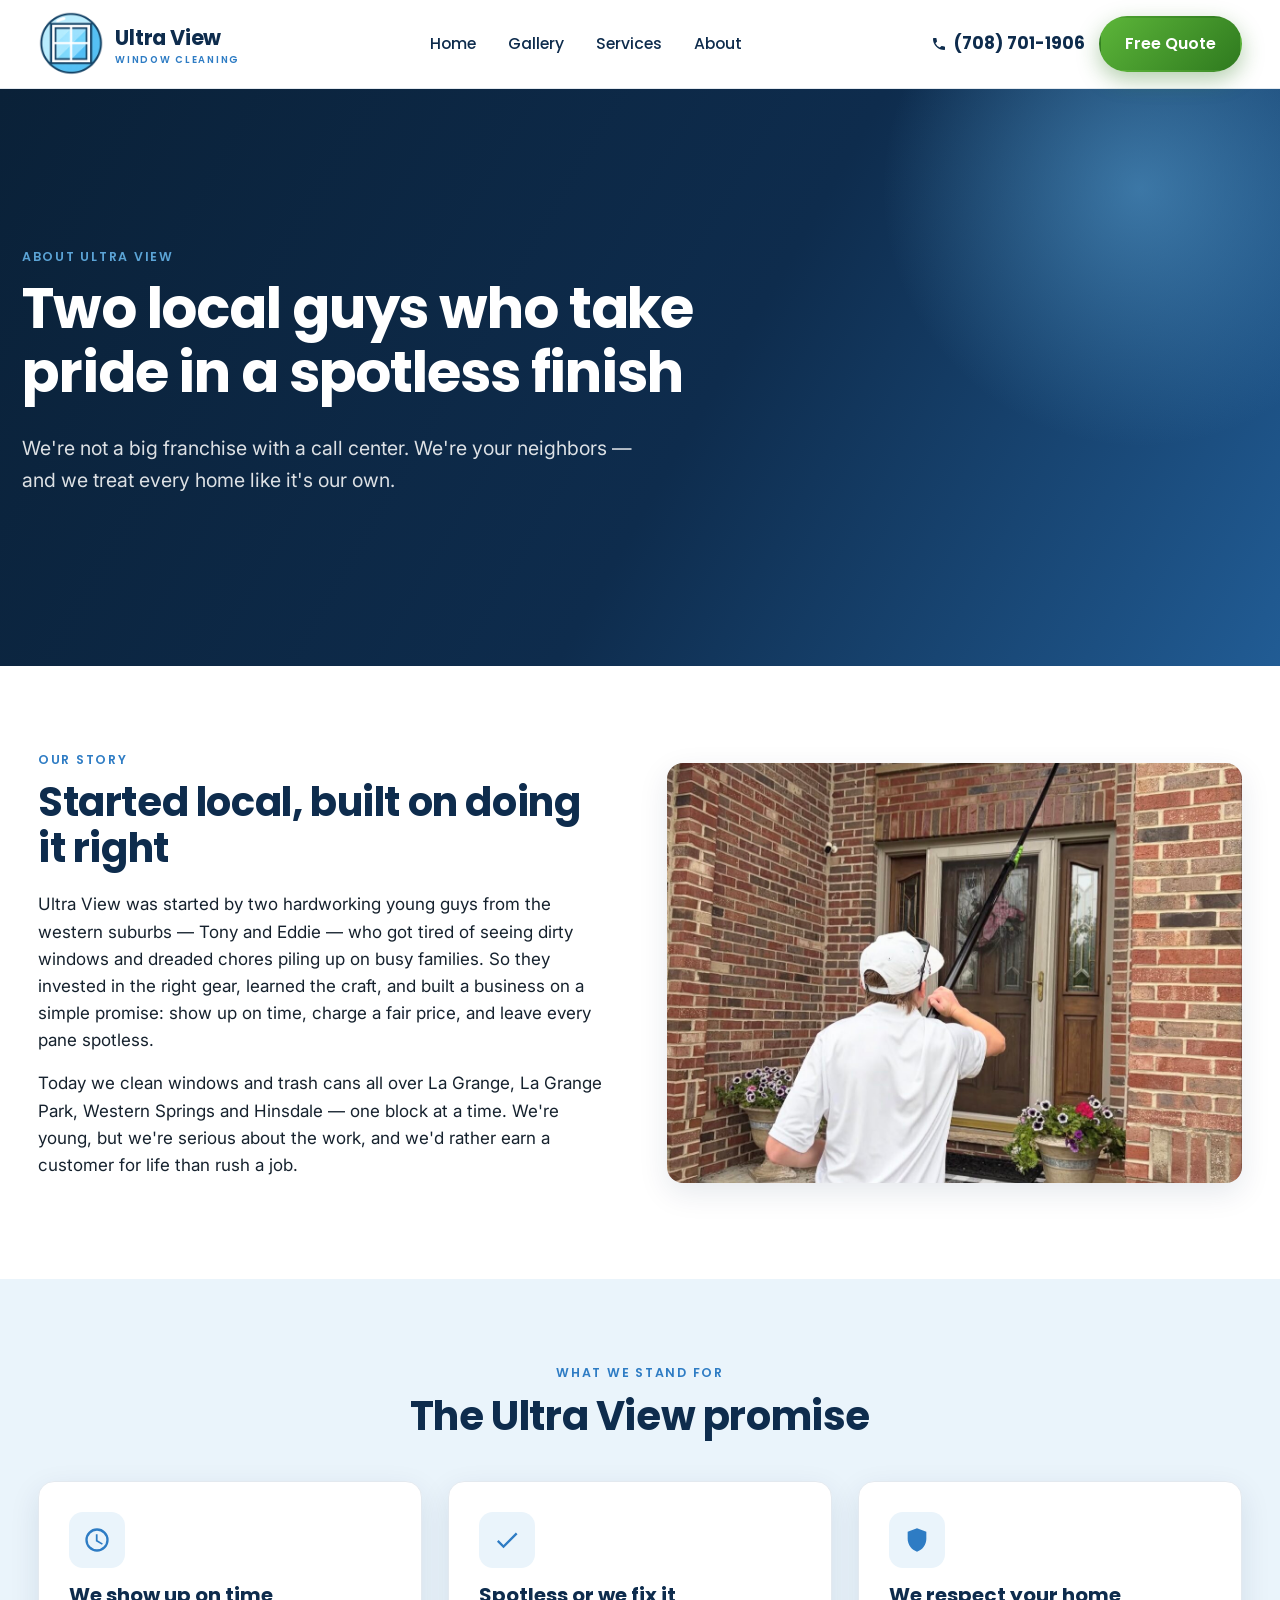
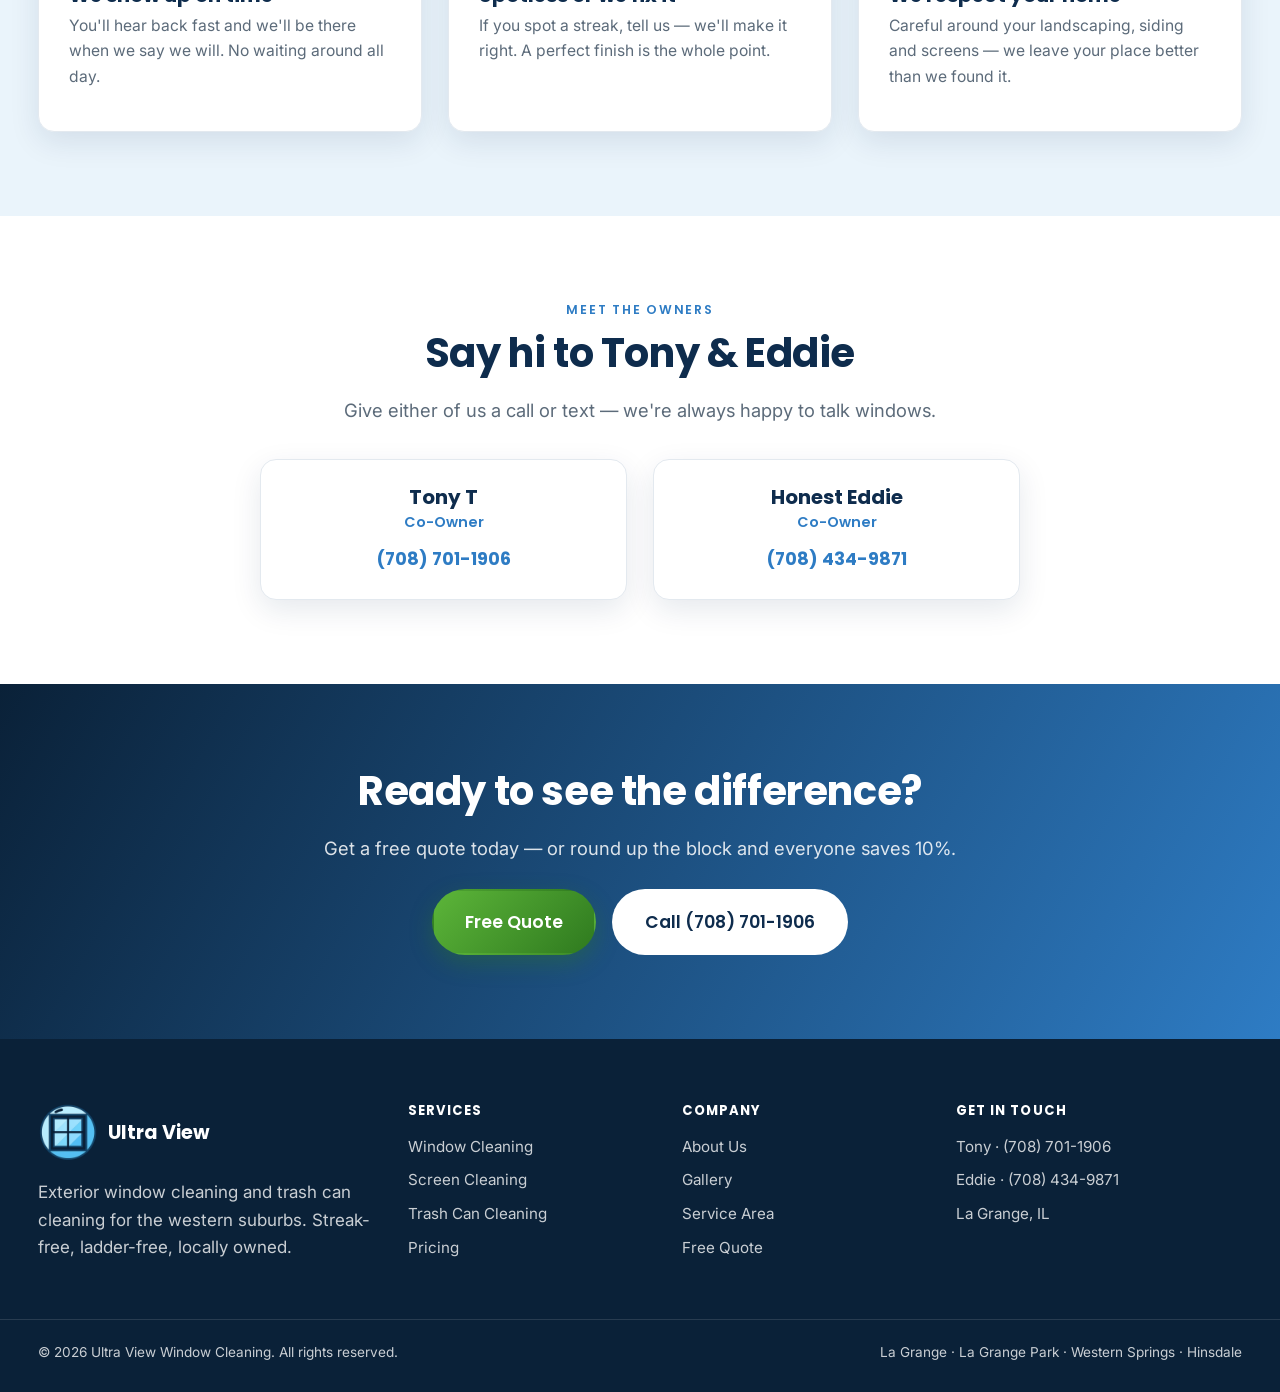
==== about.html @ beaca96c "Add files via upload" ====
<!DOCTYPE html>
<html lang="en">
<head>
<meta charset="UTF-8">
<meta name="viewport" content="width=device-width, initial-scale=1.0">
<title>About Ultra View | Local Window Cleaners, La Grange IL</title>
<meta name="description" content="Meet Ultra View — two local guys offering streak-free window cleaning &amp; trash can cleaning in La Grange, Western Springs &amp; Hinsdale, IL. Honest, careful work.">
<meta name="keywords" content="about Ultra View, local window cleaners La Grange, Hinsdale window cleaning company, Tony and Eddie window cleaning">
<link rel="canonical" href="https://ultraview.today/about.html">
<meta name="robots" content="index, follow">
<meta property="og:type" content="website">
<meta property="og:title" content="About Ultra View | Local Window Cleaners, IL">
<meta property="og:description" content="Two local guys offering streak-free window cleaning and trash can cleaning in the western suburbs.">
<meta property="og:url" content="https://ultraview.today/about.html">
<meta property="og:image" content="https://ultraview.today/action4.jpg">
<link rel="icon" href="logo.png">
<link rel="preconnect" href="https://fonts.googleapis.com">
<link rel="preconnect" href="https://fonts.gstatic.com" crossorigin>
<link href="https://fonts.googleapis.com/css2?family=Inter:wght@400;500;600;700&family=Poppins:wght@500;600;700;800&display=swap" rel="stylesheet">
<link rel="stylesheet" href="style.css">
<script type="application/ld+json">
{
  "@context":"https://schema.org","@type":"AboutPage",
  "mainEntity":{"@type":"HomeAndConstructionBusiness","name":"Ultra View Window Cleaning","telephone":"+1-708-701-1906","url":"https://ultraview.today/","areaServed":["La Grange, IL","La Grange Park, IL","Western Springs, IL","Hinsdale, IL"]}
}
</script>
</head>
<body>

<header class="site-header">
  <div class="wrap nav">
    <a class="brand" href="index.html"><img src="logo.png" alt="Ultra View Window Cleaning logo"><span>Ultra View<small>Window Cleaning</small></span></a>
    <ul class="nav-links">
      <li><a href="index.html">Home</a></li>
      <li><a href="gallery.html">Gallery</a></li>
      <li><a href="services.html">Services</a></li>
      <li><a href="about.html">About</a></li>
    </ul>
    <div class="nav-cta">
      <a class="nav-phone" href="tel:17087011906"><svg width="16" height="16" viewBox="0 0 24 24" fill="currentColor"><path d="M6.6 10.8a15.1 15.1 0 0 0 6.6 6.6l2.2-2.2c.3-.3.7-.4 1-.2 1.2.4 2.4.6 3.6.6.6 0 1 .4 1 1V20c0 .6-.4 1-1 1A17 17 0 0 1 3 4c0-.6.4-1 1-1h3.4c.6 0 1 .4 1 1 0 1.2.2 2.4.6 3.6.1.4 0 .8-.3 1l-2.1 2.2z"/></svg>(708) 701-1906</a>
      <a class="btn btn-green" href="index.html#contact">Free Quote</a>
    </div>
    <button class="nav-toggle" aria-label="Menu"><span></span><span></span><span></span></button>
  </div>
</header>

<!-- Hero -->
<section class="hero">
  <div class="hero-glow"></div>
  <div class="wrap" style="padding:74px 22px 70px;position:relative;z-index:1">
    <p class="eyebrow" style="color:var(--blue-light)">About Ultra View</p>
    <h1 style="color:#fff;max-width:780px">Two local guys who take pride in a spotless finish</h1>
    <p class="lead" style="color:rgba(255,255,255,.86);max-width:640px">We're not a big franchise with a call center. We're your neighbors — and we treat every home like it's our own.</p>
  </div>
</section>

<!-- Story -->
<section>
  <div class="wrap feature">
    <div class="feature-text">
      <p class="eyebrow">Our Story</p>
      <h2>Started local, built on doing it right</h2>
      <p>Ultra View was started by two hardworking young guys from the western suburbs — Tony and Eddie — who got tired of seeing dirty windows and dreaded chores piling up on busy families. So they invested in the right gear, learned the craft, and built a business on a simple promise: show up on time, charge a fair price, and leave every pane spotless.</p>
      <p>Today we clean windows and trash cans all over La Grange, La Grange Park, Western Springs and Hinsdale — one block at a time. We're young, but we're serious about the work, and we'd rather earn a customer for life than rush a job.</p>
    </div>
    <img src="action4.jpg" alt="Ultra View cleaning windows on a brick home in the western suburbs">
  </div>
</section>

<!-- Values -->
<section class="alt">
  <div class="wrap center"><p class="eyebrow">What we stand for</p><h2>The Ultra View promise</h2></div>
  <div class="wrap grid grid-3" style="margin-top:42px">
    <div class="card svc-card">
      <div class="ico"><svg width="28" height="28" viewBox="0 0 24 24" fill="currentColor"><path d="M11.99 2A10 10 0 1 0 22 12 10 10 0 0 0 11.99 2zM12 20a8 8 0 1 1 8-8 8 8 0 0 1-8 8zm.5-13H11v6l5.25 3.15.75-1.23-4.5-2.67z"/></svg></div>
      <h3>We show up on time</h3>
      <p>You'll hear back fast and we'll be there when we say we will. No waiting around all day.</p>
    </div>
    <div class="card svc-card">
      <div class="ico"><svg width="28" height="28" viewBox="0 0 24 24" fill="currentColor"><path d="M9 16.2 4.8 12l-1.4 1.4L9 19 21 7l-1.4-1.4z"/></svg></div>
      <h3>Spotless or we fix it</h3>
      <p>If you spot a streak, tell us — we'll make it right. A perfect finish is the whole point.</p>
    </div>
    <div class="card svc-card">
      <div class="ico"><svg width="28" height="28" viewBox="0 0 24 24" fill="currentColor"><path d="M12 2 4 5v6c0 5 3.4 9.7 8 11 4.6-1.3 8-6 8-11V5z"/></svg></div>
      <h3>We respect your home</h3>
      <p>Careful around your landscaping, siding and screens — we leave your place better than we found it.</p>
    </div>
  </div>
</section>

<!-- Owners -->
<section>
  <div class="wrap center">
    <p class="eyebrow">Meet the owners</p>
    <h2>Say hi to Tony &amp; Eddie</h2>
    <p class="lead">Give either of us a call or text — we're always happy to talk windows.</p>
    <div class="owners">
      <div class="owner">
        <h3>Tony T</h3>
        <p class="role">Co-Owner</p>
        <a href="tel:17087011906">(708) 701-1906</a>
      </div>
      <div class="owner">
        <h3>Honest Eddie</h3>
        <p class="role">Co-Owner</p>
        <!-- TODO: confirm Eddie's full number (last digit) before launch -->
        <a href="tel:17084349871">(708) 434-9871</a>
      </div>
    </div>
  </div>
</section>

<!-- CTA -->
<section class="cta-band">
  <div class="wrap center">
    <h2>Ready to see the difference?</h2>
    <p class="lead">Get a free quote today — or round up the block and everyone saves 10%.</p>
    <div class="hero-actions" style="justify-content:center"><a class="btn btn-green btn-lg" href="index.html#contact">Free Quote</a><a class="btn btn-white btn-lg" href="tel:17087011906">Call (708) 701-1906</a></div>
  </div>
</section>

<footer class="site-footer">
  <div class="wrap footer-grid">
    <div><div class="footer-brand"><img src="logo.png" alt="Ultra View logo"><b>Ultra View</b></div><p>Exterior window cleaning and trash can cleaning for the western suburbs. Streak-free, ladder-free, locally owned.</p></div>
    <div><h4>Services</h4><ul class="footer-list"><li><a href="services.html">Window Cleaning</a></li><li><a href="services.html">Screen Cleaning</a></li><li><a href="services.html">Trash Can Cleaning</a></li><li><a href="index.html#pricing">Pricing</a></li></ul></div>
    <div><h4>Company</h4><ul class="footer-list"><li><a href="about.html">About Us</a></li><li><a href="gallery.html">Gallery</a></li><li><a href="index.html#area">Service Area</a></li><li><a href="index.html#contact">Free Quote</a></li></ul></div>
    <div><h4>Get in touch</h4><ul class="footer-list"><li><a href="tel:17087011906">Tony &middot; (708) 701-1906</a></li><li><a href="tel:17084349871">Eddie &middot; (708) 434-9871</a></li><li>La Grange, IL</li></ul></div>
  </div>
  <div class="wrap footer-bottom"><span>&copy; <span id="year">2026</span> Ultra View Window Cleaning. All rights reserved.</span><span>La Grange &middot; La Grange Park &middot; Western Springs &middot; Hinsdale</span></div>
</footer>

<div class="mobile-bar"><a class="btn btn-navy" href="tel:17087011906">Call</a><a class="btn btn-green" href="index.html#contact">Free Quote</a></div>
<script src="main.js"></script>
</body>
</html>
---- style.css ----
/* =========================================================
   Ultra View Window Cleaning — shared stylesheet
   Brand: navy + sky blue + white, green CTA accent
   ========================================================= */

:root{
  --navy:#0e2c4d;
  --navy-deep:#0a2138;
  --blue:#2e7cc4;
  --blue-light:#5ba4d6;
  --sky-1:#eaf4fb;
  --sky-2:#cfe6f5;
  --green:#46962b;
  --green-dark:#327a1f;
  --green-grad:linear-gradient(135deg,#5cb539 0%,#2f7a1f 100%);
  --green-grad-hover:linear-gradient(135deg,#52a832 0%,#266a19 100%);
  --ink:#16222e;
  --muted:#5c6b7a;
  --line:#e3e9ef;
  --white:#ffffff;
  --shadow:0 10px 30px rgba(14,44,77,.10);
  --shadow-lg:0 24px 60px rgba(14,44,77,.18);
  --radius:16px;
  --radius-sm:10px;
  --wrap:1540px;
  --font:'Inter',-apple-system,BlinkMacSystemFont,'Segoe UI',Roboto,Helvetica,Arial,sans-serif;
  --display:'Poppins',var(--font);
}

*{box-sizing:border-box}
html{scroll-behavior:smooth}
body{
  margin:0;font-family:var(--font);color:var(--ink);
  background:var(--white);line-height:1.6;font-size:17px;
  -webkit-font-smoothing:antialiased;
}
img{max-width:100%;display:block}
a{color:var(--blue);text-decoration:none}
h1,h2,h3,h4{font-family:var(--display);color:var(--navy);line-height:1.15;margin:0 0 .5em;font-weight:700}
h1{font-size:clamp(2.1rem,5vw,3.5rem);letter-spacing:-.02em}
h2{font-size:clamp(1.7rem,3.5vw,2.5rem);letter-spacing:-.01em}
h3{font-size:1.25rem}
p{margin:0 0 1rem}
.wrap{max-width:var(--wrap);margin:0 auto;padding:0 38px}
/* Centered content blocks stay readable even on the wide layout */
.center .lead,.center > p{margin-left:auto;margin-right:auto}
section{padding:84px 0}
.eyebrow{font-family:var(--display);text-transform:uppercase;letter-spacing:.14em;
  font-size:.78rem;font-weight:600;color:var(--blue);margin-bottom:.6rem}
.center{text-align:center}
.lead{font-size:1.15rem;color:var(--muted);max-width:680px}
.center .lead{margin-left:auto;margin-right:auto}

/* ---------- Buttons ---------- */
.btn{display:inline-flex;align-items:center;gap:.5em;font-family:var(--display);
  font-weight:600;font-size:1rem;padding:.85em 1.5em;border-radius:999px;
  border:2px solid transparent;cursor:pointer;transition:.2s;white-space:nowrap}
.btn-green{background:var(--green-grad);color:#fff;box-shadow:0 8px 22px rgba(47,122,31,.36)}
.btn-green:hover{background:var(--green-grad-hover);transform:translateY(-2px);box-shadow:0 13px 28px rgba(47,122,31,.46)}
.btn-navy{background:var(--navy);color:#fff}
.btn-navy:hover{background:var(--navy-deep);transform:translateY(-2px)}
.btn-ghost{background:transparent;color:var(--navy);border-color:rgba(14,44,77,.22)}
.btn-ghost:hover{border-color:var(--navy);background:var(--sky-1)}
.btn-white{background:#fff;color:var(--navy)}
.btn-white:hover{transform:translateY(-2px);box-shadow:var(--shadow)}
.btn-lg{font-size:1.08rem;padding:1em 1.8em}

/* ---------- Header ---------- */
.site-header{position:sticky;top:0;z-index:50;background:rgba(255,255,255,.92);
  backdrop-filter:saturate(180%) blur(10px);border-bottom:1px solid var(--line)}
.nav{display:flex;align-items:center;justify-content:space-between;height:88px}
.brand{display:flex;align-items:center;gap:.7rem;font-family:var(--display);
  font-weight:700;font-size:1.3rem;color:var(--navy);letter-spacing:-.01em}
.brand img{width:66px;height:66px;object-fit:contain}
.brand span small{display:block;font-size:.6rem;letter-spacing:.18em;
  text-transform:uppercase;color:var(--blue);font-weight:600;margin-top:-2px}
.nav-links{display:flex;align-items:center;gap:2rem;list-style:none;margin:0;padding:0}
.nav-links a{font-family:var(--display);font-weight:500;color:var(--navy);font-size:.98rem}
.nav-links a:hover{color:var(--blue)}
.nav-cta{display:flex;align-items:center;gap:.9rem}
.nav-phone{font-family:var(--display);font-weight:700;color:var(--navy);
  display:inline-flex;align-items:center;gap:.4rem}
.nav-toggle{display:none;background:none;border:0;cursor:pointer;padding:8px}
.nav-toggle span{display:block;width:26px;height:2.5px;background:var(--navy);margin:5px 0;border-radius:2px;transition:.2s}

/* ---------- Hero ---------- */
.hero{position:relative;color:#fff;overflow:hidden;
  background:linear-gradient(120deg,var(--navy-deep) 0%,var(--navy) 55%,var(--blue) 130%)}
.hero-grid{display:grid;grid-template-columns:1.05fr .95fr;gap:48px;align-items:center;
  padding:90px 0 96px}

/* Full-bleed photo hero (home) */
.hero--photo{padding:0;background-size:cover;background-position:center 28%;background-repeat:no-repeat}
.hero--photo::after{content:"";position:absolute;inset:0;z-index:0;
  background:linear-gradient(110deg,rgba(7,19,34,.90) 0%,rgba(8,24,44,.74) 46%,rgba(10,40,70,.55) 100%)}
/* size the hero to one screen and vertically center the content */
.hero--photo .wrap{position:relative;z-index:1;min-height:calc(100vh - 88px);
  display:flex;align-items:center}
.hero-inner{padding:26px 0;max-width:720px;margin:0}
.hero--photo h1{margin-bottom:.34em}
.hero--photo .lead{margin-bottom:0}
@media(max-width:680px){
  .hero--photo .wrap{min-height:calc(100svh - 152px)}
  .hero-inner{padding:16px 0}
}
.hero h1{color:#fff}
.hero .lead{color:rgba(255,255,255,.86);font-size:1.22rem;max-width:540px}
.hero-points{list-style:none;padding:0;margin:1.1rem 0 1.6rem;display:grid;gap:.5rem}
.hero-points li{display:flex;align-items:center;gap:.6rem;color:rgba(255,255,255,.92);font-weight:500}
.hero-points li svg{flex:0 0 auto}
.hero-actions{display:flex;gap:1rem;flex-wrap:wrap}
.hero-media{position:relative}
.hero-media img{border-radius:22px;box-shadow:var(--shadow-lg);width:100%;
  height:480px;object-fit:cover}
.hero-badge{position:absolute;left:-18px;bottom:26px;background:#fff;color:var(--navy);
  border-radius:16px;padding:14px 20px;box-shadow:var(--shadow-lg);font-family:var(--display)}
.hero-badge b{display:block;font-size:1.6rem;color:var(--green-dark);line-height:1}
.hero-badge small{font-size:.78rem;color:var(--muted);font-weight:600;text-transform:uppercase;letter-spacing:.08em}
.hero-glow{position:absolute;width:520px;height:520px;border-radius:50%;
  background:radial-gradient(circle,rgba(91,164,214,.55),transparent 70%);
  top:-160px;right:-120px;pointer-events:none}

/* ---------- Trust bar ---------- */
.trust{background:var(--navy-deep);color:#fff;padding:0}
.trust-row{display:flex;flex-wrap:wrap;justify-content:center;gap:14px 38px;
  padding:20px 0;align-items:center}
.trust-row span{display:inline-flex;align-items:center;gap:.5rem;
  font-family:var(--display);font-weight:500;font-size:.96rem;color:rgba(255,255,255,.9)}
.trust-row svg{color:var(--blue-light)}

/* ---------- Cards / services ---------- */
.grid{display:grid;gap:26px}
.grid-2{grid-template-columns:repeat(2,1fr)}
.grid-3{grid-template-columns:repeat(3,1fr)}
.grid-4{grid-template-columns:repeat(4,1fr)}
.card{background:#fff;border:1px solid var(--line);border-radius:var(--radius);
  padding:30px;box-shadow:var(--shadow);transition:.25s}
.card:hover{transform:translateY(-4px);box-shadow:var(--shadow-lg)}
.svc-card .ico{width:56px;height:56px;border-radius:14px;display:grid;place-items:center;
  background:var(--sky-1);color:var(--blue);margin-bottom:16px}
.svc-card h3{margin-bottom:.4rem}
.svc-card p{color:var(--muted);margin-bottom:.8rem;font-size:.98rem}
.svc-card .price{font-family:var(--display);font-weight:700;color:var(--green-dark);font-size:1.05rem}
.alt{background:var(--sky-1)}

/* feature image rows */
.feature{display:grid;grid-template-columns:1fr 1fr;gap:54px;align-items:center}
.feature.rev .feature-text{order:2}
.feature img{border-radius:var(--radius);box-shadow:var(--shadow);width:100%;height:420px;object-fit:cover}
.feature ul{list-style:none;padding:0;margin:1.2rem 0 0}
.feature li{display:flex;gap:.7rem;align-items:flex-start;margin-bottom:.7rem;color:var(--ink)}
.feature li svg{flex:0 0 auto;color:var(--green);margin-top:4px}

/* ---------- Pricing ---------- */
.price-grid{display:grid;grid-template-columns:repeat(3,1fr);gap:24px}
.price-card{background:#fff;border:1px solid var(--line);border-radius:var(--radius);
  padding:32px 28px;text-align:center;box-shadow:var(--shadow);position:relative}
.price-card.feat{border:2px solid var(--green);box-shadow:var(--shadow-lg)}
.price-card .tag{position:absolute;top:-13px;left:50%;transform:translateX(-50%);
  background:var(--green);color:#fff;font-family:var(--display);font-weight:600;
  font-size:.74rem;letter-spacing:.06em;text-transform:uppercase;padding:5px 14px;border-radius:999px}
.price-card h3{margin-bottom:.2rem}
.price-card .amt{font-family:var(--display);font-weight:800;color:var(--navy);
  font-size:3rem;line-height:1;margin:.3rem 0}
.price-card .amt span{font-size:1rem;color:var(--muted);font-weight:600}
.price-card p{color:var(--muted);font-size:.95rem}

/* ---------- Steps ---------- */
.steps{display:grid;grid-template-columns:repeat(4,1fr);gap:24px;counter-reset:s}
.step{text-align:center}
.step .num{width:54px;height:54px;border-radius:50%;background:var(--navy);color:#fff;
  font-family:var(--display);font-weight:700;font-size:1.3rem;display:grid;place-items:center;
  margin:0 auto 14px}
.step h3{font-size:1.1rem}
.step p{color:var(--muted);font-size:.95rem}

/* ---------- Before / After slider ---------- */
.ba-grid{display:grid;grid-template-columns:repeat(2,1fr);gap:28px}
.ba{position:relative;border-radius:var(--radius);overflow:hidden;box-shadow:var(--shadow);
  aspect-ratio:4/3;user-select:none;cursor:ew-resize;background:#000}
.ba img{position:absolute;inset:0;width:100%;height:100%;object-fit:cover;pointer-events:none}
.ba .after{clip-path:inset(0 0 0 50%)}
.ba .divider{position:absolute;top:0;bottom:0;left:50%;width:3px;background:#fff;
  transform:translateX(-50%);box-shadow:0 0 0 1px rgba(0,0,0,.1)}
.ba .handle{position:absolute;top:50%;left:50%;transform:translate(-50%,-50%);
  width:42px;height:42px;border-radius:50%;background:#fff;display:grid;place-items:center;
  box-shadow:var(--shadow);color:var(--navy)}
.ba .lab{position:absolute;bottom:12px;font-family:var(--display);font-weight:600;
  font-size:.72rem;letter-spacing:.08em;text-transform:uppercase;color:#fff;
  background:rgba(14,33,56,.72);padding:5px 11px;border-radius:999px}
.ba .lab.b{left:12px}.ba .lab.a{right:12px}
.ba-cap{font-family:var(--display);font-weight:600;color:var(--navy);margin-top:12px;text-align:center}

/* ---------- Gallery ---------- */
.masonry{columns:3;column-gap:18px}
.masonry img{width:100%;border-radius:12px;margin-bottom:18px;box-shadow:var(--shadow);
  transition:.25s;break-inside:avoid}
.masonry img:hover{transform:scale(1.015);box-shadow:var(--shadow-lg)}

/* ---------- Deal banner ---------- */
.deal{background:linear-gradient(120deg,#4ea331 0%,#236416 100%);color:#fff;
  border-radius:var(--radius);padding:46px;display:flex;align-items:center;
  justify-content:space-between;gap:30px;flex-wrap:wrap;box-shadow:var(--shadow-lg)}
.deal h2{color:#fff;margin-bottom:.3rem}
.deal p{color:rgba(255,255,255,.92);margin:0;max-width:560px}

/* ---------- Area / towns ---------- */
.towns{display:flex;flex-wrap:wrap;gap:12px;justify-content:center;margin-top:6px}
.town{background:#fff;border:1px solid var(--line);border-radius:999px;padding:9px 20px;
  font-family:var(--display);font-weight:600;color:var(--navy);box-shadow:var(--shadow)}
.town.lead-town{background:var(--navy);color:#fff;border-color:var(--navy)}

/* ---------- About ---------- */
.owners{display:grid;grid-template-columns:repeat(2,1fr);gap:26px;max-width:760px;margin:34px auto 0}
.owner{background:#fff;border:1px solid var(--line);border-radius:var(--radius);
  padding:26px;text-align:center;box-shadow:var(--shadow)}
.owner h3{margin-bottom:.1rem}
.owner .role{color:var(--blue);font-weight:600;font-family:var(--display);font-size:.9rem;margin-bottom:.7rem}
.owner a{font-family:var(--display);font-weight:700;font-size:1.1rem}

/* ---------- Testimonials ---------- */
.quote{background:#fff;border:1px solid var(--line);border-radius:var(--radius);
  padding:28px;box-shadow:var(--shadow)}
.quote .stars{color:#f5a623;letter-spacing:2px;margin-bottom:.5rem}
.quote p{font-style:italic;color:var(--ink)}
.quote .who{font-family:var(--display);font-weight:600;color:var(--navy);font-style:normal;margin:0}

/* ---------- CTA + Contact ---------- */
.cta-band{background:linear-gradient(120deg,var(--navy-deep),var(--blue));color:#fff;text-align:center}
.cta-band h2{color:#fff}
.cta-band .lead{color:rgba(255,255,255,.85);margin:0 auto 1.6rem}
.contact-grid{display:grid;grid-template-columns:1fr 1fr;gap:46px;align-items:start}
.contact-info .ci{display:flex;gap:1rem;align-items:flex-start;margin-bottom:1.4rem}
.contact-info .ci .ico{width:46px;height:46px;border-radius:12px;background:var(--sky-1);
  color:var(--blue);display:grid;place-items:center;flex:0 0 auto}
.contact-info .ci b{font-family:var(--display);color:var(--navy);display:block}
.contact-info .ci span{color:var(--muted);font-size:.95rem}
.form{background:#fff;border:1px solid var(--line);border-radius:var(--radius);
  padding:32px;box-shadow:var(--shadow)}
.form label{font-family:var(--display);font-weight:600;color:var(--navy);
  font-size:.88rem;display:block;margin-bottom:.3rem}
.field{margin-bottom:1.1rem}
.form input,.form select,.form textarea{width:100%;padding:.8em 1em;border:1.5px solid var(--line);
  border-radius:var(--radius-sm);font-family:var(--font);font-size:1rem;background:var(--sky-1);
  transition:.2s}
.form input:focus,.form select:focus,.form textarea:focus{outline:none;border-color:var(--blue);background:#fff}
.form textarea{resize:vertical;min-height:110px}
.form .note{font-size:.82rem;color:var(--muted);margin:.2rem 0 0}
.form-ok{display:none;background:#eaf7e3;border:1px solid var(--green);color:var(--green-dark);
  padding:14px 16px;border-radius:var(--radius-sm);font-family:var(--display);font-weight:600;margin-bottom:1rem}

/* ---------- FAQ ---------- */
.faq{max-width:820px;margin:0 auto}
.faq details{background:#fff;border:1px solid var(--line);border-radius:var(--radius-sm);
  padding:4px 22px;margin-bottom:14px;box-shadow:var(--shadow)}
.faq summary{font-family:var(--display);font-weight:600;color:var(--navy);cursor:pointer;
  padding:16px 0;list-style:none;display:flex;justify-content:space-between;align-items:center}
.faq summary::-webkit-details-marker{display:none}
.faq summary::after{content:'+';font-size:1.5rem;color:var(--blue);font-weight:400}
.faq details[open] summary::after{content:'\2013'}
.faq details p{color:var(--muted);padding-bottom:16px;margin:0}

/* ---------- Footer ---------- */
.site-footer{background:var(--navy-deep);color:rgba(255,255,255,.78);padding:64px 0 28px}
.footer-grid{display:grid;grid-template-columns:1.4fr 1fr 1fr 1.2fr;gap:36px}
.site-footer h4{color:#fff;font-size:1rem;margin-bottom:1rem;text-transform:uppercase;letter-spacing:.08em;font-size:.82rem}
.site-footer a{color:rgba(255,255,255,.78)}
.site-footer a:hover{color:#fff}
.footer-brand{display:flex;align-items:center;gap:.6rem;margin-bottom:1rem}
.footer-brand img{width:60px;height:60px;object-fit:contain}
.footer-brand b{font-family:var(--display);color:#fff;font-size:1.2rem}
.footer-list{list-style:none;padding:0;margin:0;display:grid;gap:.6rem;font-size:.95rem}
.footer-bottom{border-top:1px solid rgba(255,255,255,.12);margin-top:42px;padding-top:22px;
  display:flex;justify-content:space-between;flex-wrap:wrap;gap:10px;font-size:.85rem}

/* Sticky mobile call bar */
.mobile-bar{display:none;position:fixed;bottom:0;left:0;right:0;z-index:60;
  background:#fff;border-top:1px solid var(--line);padding:10px;gap:10px;
  box-shadow:0 -8px 24px rgba(14,44,77,.12)}
.mobile-bar a{flex:1;justify-content:center}

/* ============================================================
   Motion & micro-interactions
   ============================================================ */

/* Hero entrance (staggered fade-up) */
.hero-text>*{animation:heroIn .8s both cubic-bezier(.2,.7,.2,1)}
.hero-text>.eyebrow{animation-delay:.05s}
.hero-text>h1{animation-delay:.16s}
.hero-text>.lead{animation-delay:.3s}
.hero-text>.hero-points{animation-delay:.44s}
.hero-text>.hero-actions{animation-delay:.58s}
@keyframes heroIn{from{opacity:0;transform:translateY(22px)}to{opacity:1;transform:none}}

/* Reveal on scroll (added via JS) */
.reveal{opacity:0;transform:translateY(28px);
  transition:opacity .7s ease,transform .7s cubic-bezier(.2,.7,.2,1)}
.reveal.in{opacity:1;transform:none}

/* Buttons: smooth + subtle press */
.btn{transition:transform .2s cubic-bezier(.2,.7,.2,1),box-shadow .2s ease,background .25s ease}
.btn:active{transform:translateY(0) scale(.98)}

/* Nav links: animated underline */
.nav-links a{position:relative;transition:color .2s}
.nav-links a::after{content:"";position:absolute;left:0;right:0;bottom:-6px;height:2px;
  background:var(--blue);transform:scaleX(0);transform-origin:left;transition:transform .25s ease}
.nav-links a:hover::after{transform:scaleX(1)}

/* Header lifts a shadow once scrolled */
.site-header{transition:box-shadow .3s ease,background .3s ease}
.site-header.scrolled{box-shadow:0 6px 24px rgba(14,44,77,.10)}

/* Service-card icon pops on hover */
.svc-card .ico{transition:transform .3s cubic-bezier(.2,.7,.2,1),background .3s,color .3s}
.card:hover .ico{transform:translateY(-3px) scale(1.06);background:var(--blue);color:#fff}

/* Lift interactions */
.price-card,.owner,.quote,.town,.step .num{transition:transform .25s cubic-bezier(.2,.7,.2,1),box-shadow .25s ease}
.price-card:hover{transform:translateY(-6px);box-shadow:var(--shadow-lg)}
.owner:hover,.quote:hover{transform:translateY(-4px);box-shadow:var(--shadow-lg)}
.town:hover{transform:translateY(-3px);box-shadow:var(--shadow-lg);background:var(--navy);color:#fff;border-color:var(--navy)}
.step:hover .num{transform:translateY(-4px) scale(1.05)}
.faq details{transition:box-shadow .25s ease}
.faq details[open]{box-shadow:var(--shadow-lg)}

/* Feature & gallery images: gentle zoom in their frame */
.feature img,.masonry img,.svc-card,.card{will-change:transform}
.feature .ba,.ba{transition:box-shadow .25s ease}

/* Respect reduced motion */
@media(prefers-reduced-motion:reduce){
  *{animation-duration:.001ms!important;animation-delay:0ms!important;
    transition-duration:.001ms!important;scroll-behavior:auto!important}
  .reveal{opacity:1;transform:none}
}

/* ---------- Responsive ---------- */
@media(max-width:980px){
  .hero-grid{grid-template-columns:1fr;gap:34px;padding:64px 0}
  .hero-media img{height:340px}
  .feature{grid-template-columns:1fr;gap:30px}
  .feature.rev .feature-text{order:0}
  .feature img{height:300px}
  .grid-3,.grid-4,.price-grid,.steps{grid-template-columns:repeat(2,1fr)}
  .contact-grid{grid-template-columns:1fr}
  .footer-grid{grid-template-columns:1fr 1fr}
  .masonry{columns:2}
}
@media(max-width:680px){
  section{padding:60px 0}
  .nav-links,.nav-cta .nav-phone{display:none}
  .nav-toggle{display:block}
  .nav-links.open{display:flex;position:absolute;top:74px;left:0;right:0;flex-direction:column;
    background:#fff;padding:18px 22px;gap:1rem;border-bottom:1px solid var(--line);box-shadow:var(--shadow)}
  .grid-2,.grid-3,.grid-4,.price-grid,.steps,.ba-grid,.owners,.footer-grid{grid-template-columns:1fr}
  .masonry{columns:1}
  .deal{padding:30px;text-align:center;justify-content:center}
  .mobile-bar{display:flex}
  body{padding-bottom:70px}
  .hero-badge{left:10px}
}
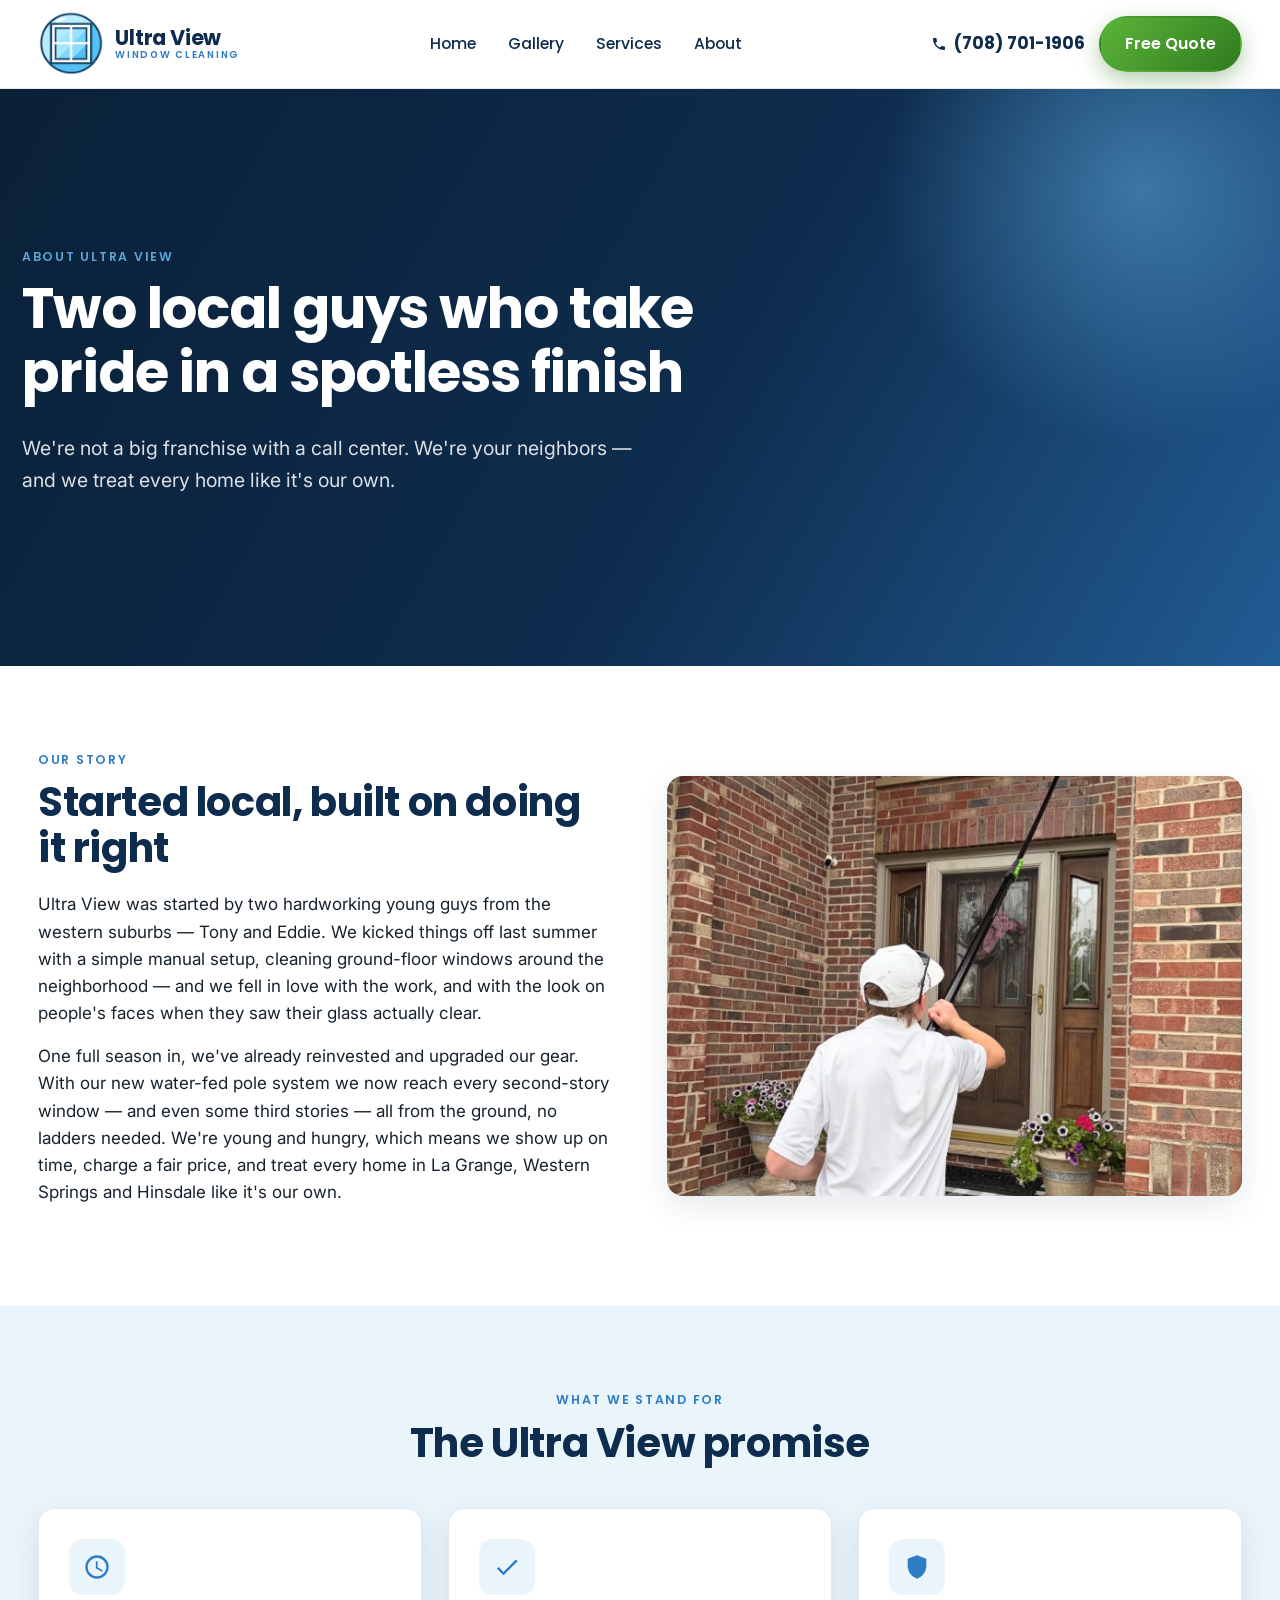
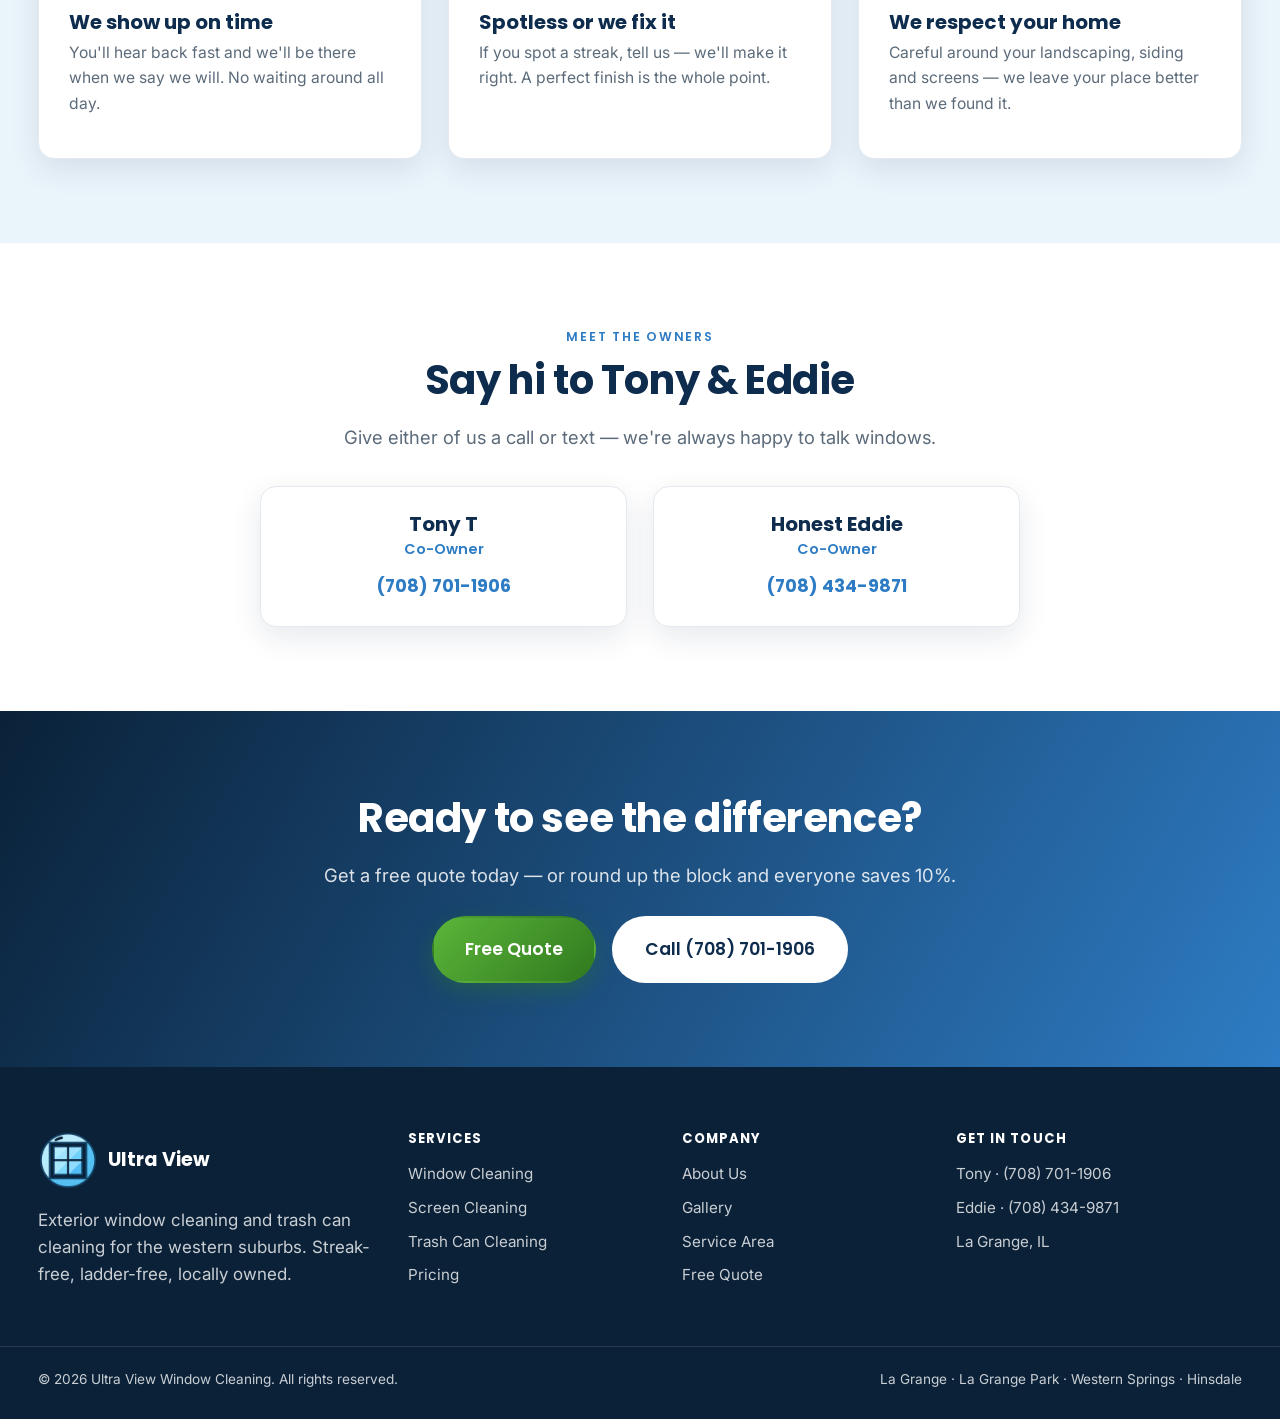
==== commit e6e09474: "Integrate owner updates: real story, second/third-story reach + mobile cleanup" ====
--- a/about.html
+++ b/about.html
@@ -12,7 +12,9 @@
 <meta property="og:title" content="About Ultra View | Local Window Cleaners, IL">
 <meta property="og:description" content="Two local guys offering streak-free window cleaning and trash can cleaning in the western suburbs.">
 <meta property="og:url" content="https://ultraview.today/about.html">
-<meta property="og:image" content="https://ultraview.today/action4.jpg">
+<meta property="og:image" content="https://ultraview.today/og.jpg">
+<meta name="twitter:card" content="summary_large_image">
+<meta name="twitter:image" content="https://ultraview.today/og.jpg">
 <link rel="icon" href="logo.png">
 <link rel="preconnect" href="https://fonts.googleapis.com">
 <link rel="preconnect" href="https://fonts.gstatic.com" crossorigin>
@@ -60,8 +62,8 @@
     <div class="feature-text">
       <p class="eyebrow">Our Story</p>
       <h2>Started local, built on doing it right</h2>
-      <p>Ultra View was started by two hardworking young guys from the western suburbs — Tony and Eddie — who got tired of seeing dirty windows and dreaded chores piling up on busy families. So they invested in the right gear, learned the craft, and built a business on a simple promise: show up on time, charge a fair price, and leave every pane spotless.</p>
-      <p>Today we clean windows and trash cans all over La Grange, La Grange Park, Western Springs and Hinsdale — one block at a time. We're young, but we're serious about the work, and we'd rather earn a customer for life than rush a job.</p>
+      <p>Ultra View was started by two hardworking young guys from the western suburbs — Tony and Eddie. We kicked things off last summer with a simple manual setup, cleaning ground-floor windows around the neighborhood — and we fell in love with the work, and with the look on people's faces when they saw their glass actually clear.</p>
+      <p>One full season in, we've already reinvested and upgraded our gear. With our new water-fed pole system we now reach every second-story window — and even some third stories — all from the ground, no ladders needed. We're young and hungry, which means we show up on time, charge a fair price, and treat every home in La Grange, Western Springs and Hinsdale like it's our own.</p>
     </div>
     <img src="action4.jpg" alt="Ultra View cleaning windows on a brick home in the western suburbs">
   </div>
--- a/style.css
+++ b/style.css
@@ -72,8 +72,9 @@
 .brand{display:flex;align-items:center;gap:.7rem;font-family:var(--display);
   font-weight:700;font-size:1.3rem;color:var(--navy);letter-spacing:-.01em}
 .brand img{width:66px;height:66px;object-fit:contain}
+.brand span{white-space:nowrap;line-height:1.1}
 .brand span small{display:block;font-size:.6rem;letter-spacing:.18em;
-  text-transform:uppercase;color:var(--blue);font-weight:600;margin-top:-2px}
+  text-transform:uppercase;color:var(--blue);font-weight:600;margin-top:0}
 .nav-links{display:flex;align-items:center;gap:2rem;list-style:none;margin:0;padding:0}
 .nav-links a{font-family:var(--display);font-weight:500;color:var(--navy);font-size:.98rem}
 .nav-links a:hover{color:var(--blue)}
@@ -92,7 +93,7 @@
 /* Full-bleed photo hero (home) */
 .hero--photo{padding:0;background-size:cover;background-position:center 28%;background-repeat:no-repeat}
 .hero--photo::after{content:"";position:absolute;inset:0;z-index:0;
-  background:linear-gradient(110deg,rgba(7,19,34,.90) 0%,rgba(8,24,44,.74) 46%,rgba(10,40,70,.55) 100%)}
+  background:linear-gradient(110deg,rgba(7,19,34,.85) 0%,rgba(8,24,44,.69) 46%,rgba(10,40,70,.50) 100%)}
 /* size the hero to one screen and vertically center the content */
 .hero--photo .wrap{position:relative;z-index:1;min-height:calc(100vh - 88px);
   display:flex;align-items:center}
@@ -120,13 +121,20 @@
   background:radial-gradient(circle,rgba(91,164,214,.55),transparent 70%);
   top:-160px;right:-120px;pointer-events:none}
 
-/* ---------- Trust bar ---------- */
-.trust{background:var(--navy-deep);color:#fff;padding:0}
-.trust-row{display:flex;flex-wrap:wrap;justify-content:center;gap:14px 38px;
-  padding:20px 0;align-items:center}
-.trust-row span{display:inline-flex;align-items:center;gap:.5rem;
-  font-family:var(--display);font-weight:500;font-size:.96rem;color:rgba(255,255,255,.9)}
-.trust-row svg{color:var(--blue-light)}
+/* ---------- Trust bar (scrolling marquee) ---------- */
+.trust{background:var(--navy-deep);color:#fff;padding:0;overflow:hidden}
+.marquee{overflow:hidden;width:100%;
+  -webkit-mask-image:linear-gradient(90deg,transparent,#000 6%,#000 94%,transparent);
+  mask-image:linear-gradient(90deg,transparent,#000 6%,#000 94%,transparent)}
+.marquee-track{display:flex;width:max-content;align-items:center;
+  animation:marquee 30s linear infinite}
+.marquee:hover .marquee-track{animation-play-state:paused}
+.marquee-track span{display:inline-flex;align-items:center;gap:.55rem;
+  padding:17px 30px;white-space:nowrap;font-family:var(--display);font-weight:500;
+  font-size:.95rem;color:rgba(255,255,255,.92)}
+.marquee-track svg{color:var(--blue-light);flex:0 0 auto}
+@keyframes marquee{from{transform:translateX(0)}to{transform:translateX(-50%)}}
+@media(max-width:680px){.marquee-track{animation-duration:20s}.marquee-track span{padding:15px 22px;font-size:.9rem}}
 
 /* ---------- Cards / services ---------- */
 .grid{display:grid;gap:26px}
@@ -348,11 +356,17 @@
   .masonry{columns:2}
 }
 @media(max-width:680px){
-  section{padding:60px 0}
-  .nav-links,.nav-cta .nav-phone{display:none}
-  .nav-toggle{display:block}
-  .nav-links.open{display:flex;position:absolute;top:74px;left:0;right:0;flex-direction:column;
-    background:#fff;padding:18px 22px;gap:1rem;border-bottom:1px solid var(--line);box-shadow:var(--shadow)}
+  section{padding:56px 0}
+  .nav{height:72px}
+  .brand{gap:.55rem;font-size:1.4rem}
+  .brand img{width:54px;height:54px}
+  .brand span small{font-size:.58rem;letter-spacing:.16em}
+  .nav-links,.nav-cta{display:none}            /* remove Free Quote + phone from mobile header */
+  .nav-toggle{display:block;margin-right:-4px}
+  .nav-links.open{display:flex;position:absolute;top:72px;left:0;right:0;flex-direction:column;
+    background:#fff;padding:18px 22px;gap:1.1rem;border-bottom:1px solid var(--line);box-shadow:var(--shadow)}
+  .nav-links.open a{font-size:1.05rem}
+  .hero--photo .wrap{min-height:calc(100svh - 136px)}
   .grid-2,.grid-3,.grid-4,.price-grid,.steps,.ba-grid,.owners,.footer-grid{grid-template-columns:1fr}
   .masonry{columns:1}
   .deal{padding:30px;text-align:center;justify-content:center}
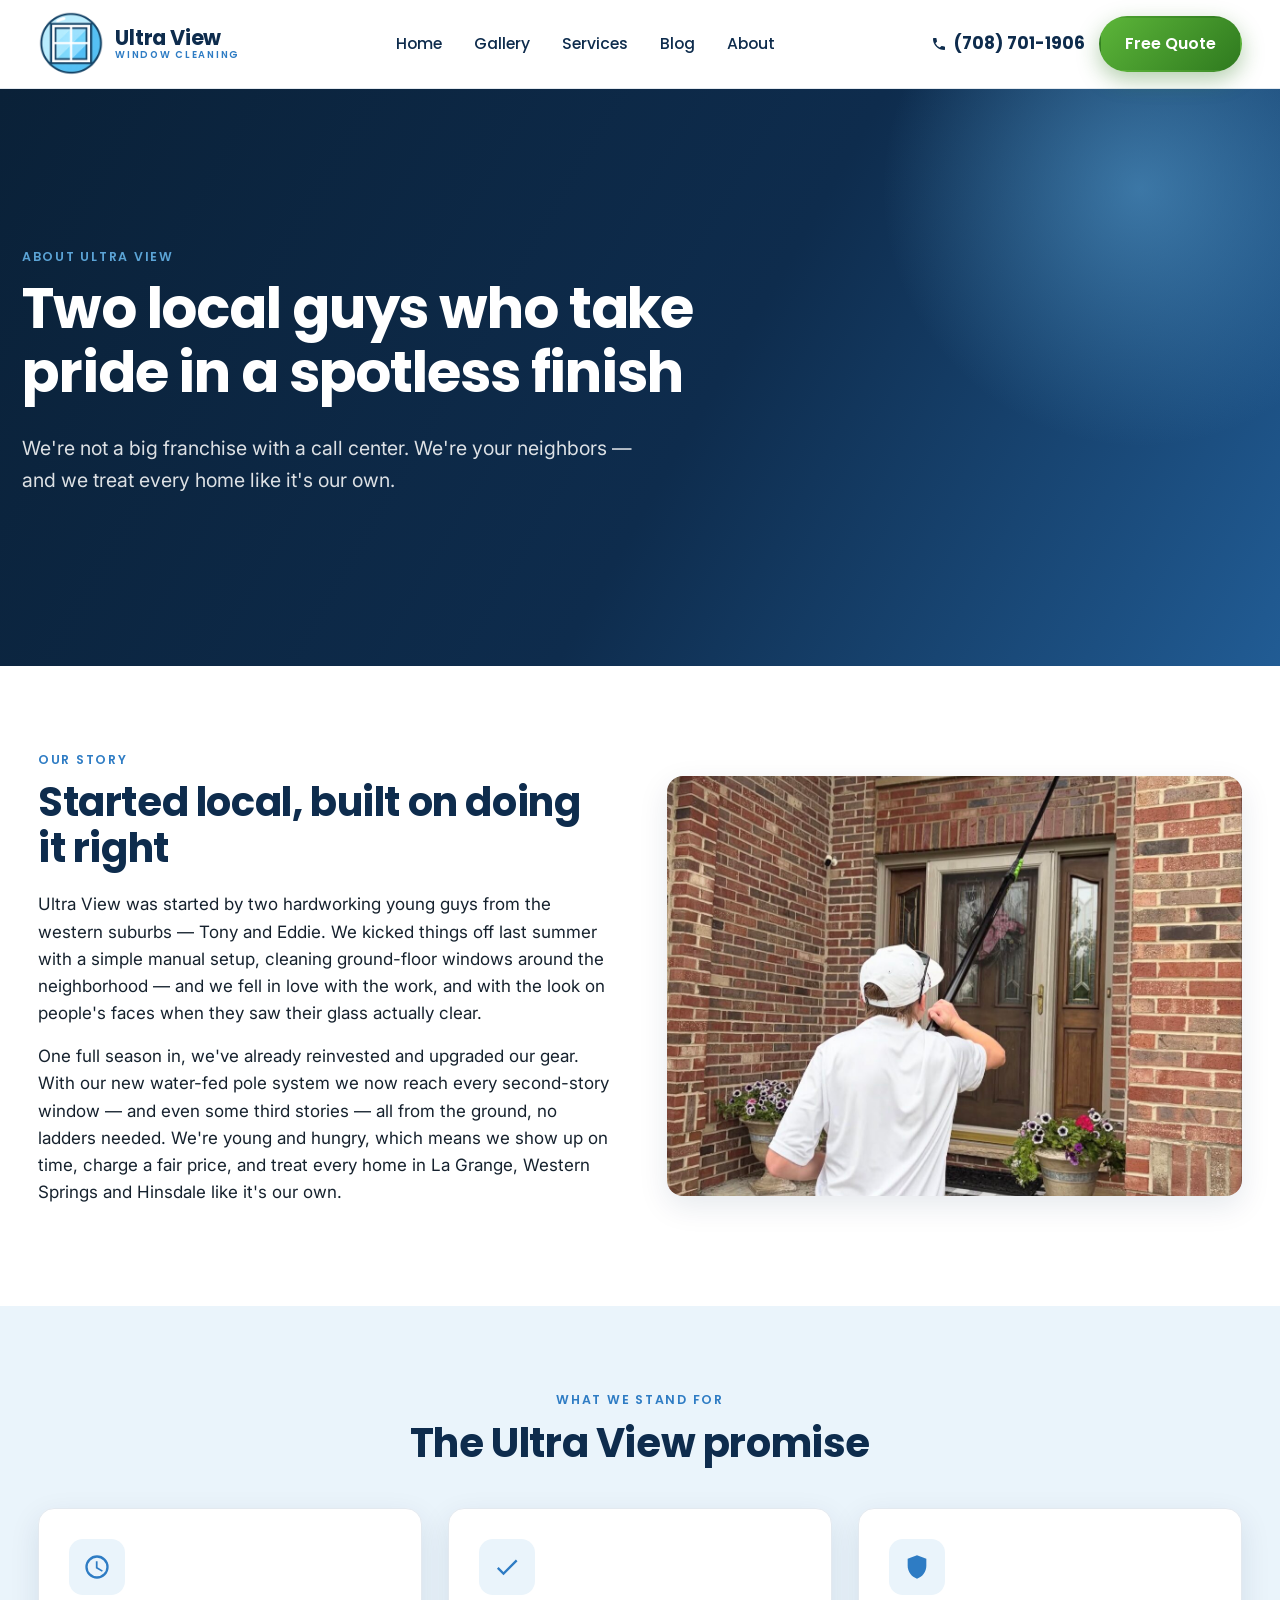
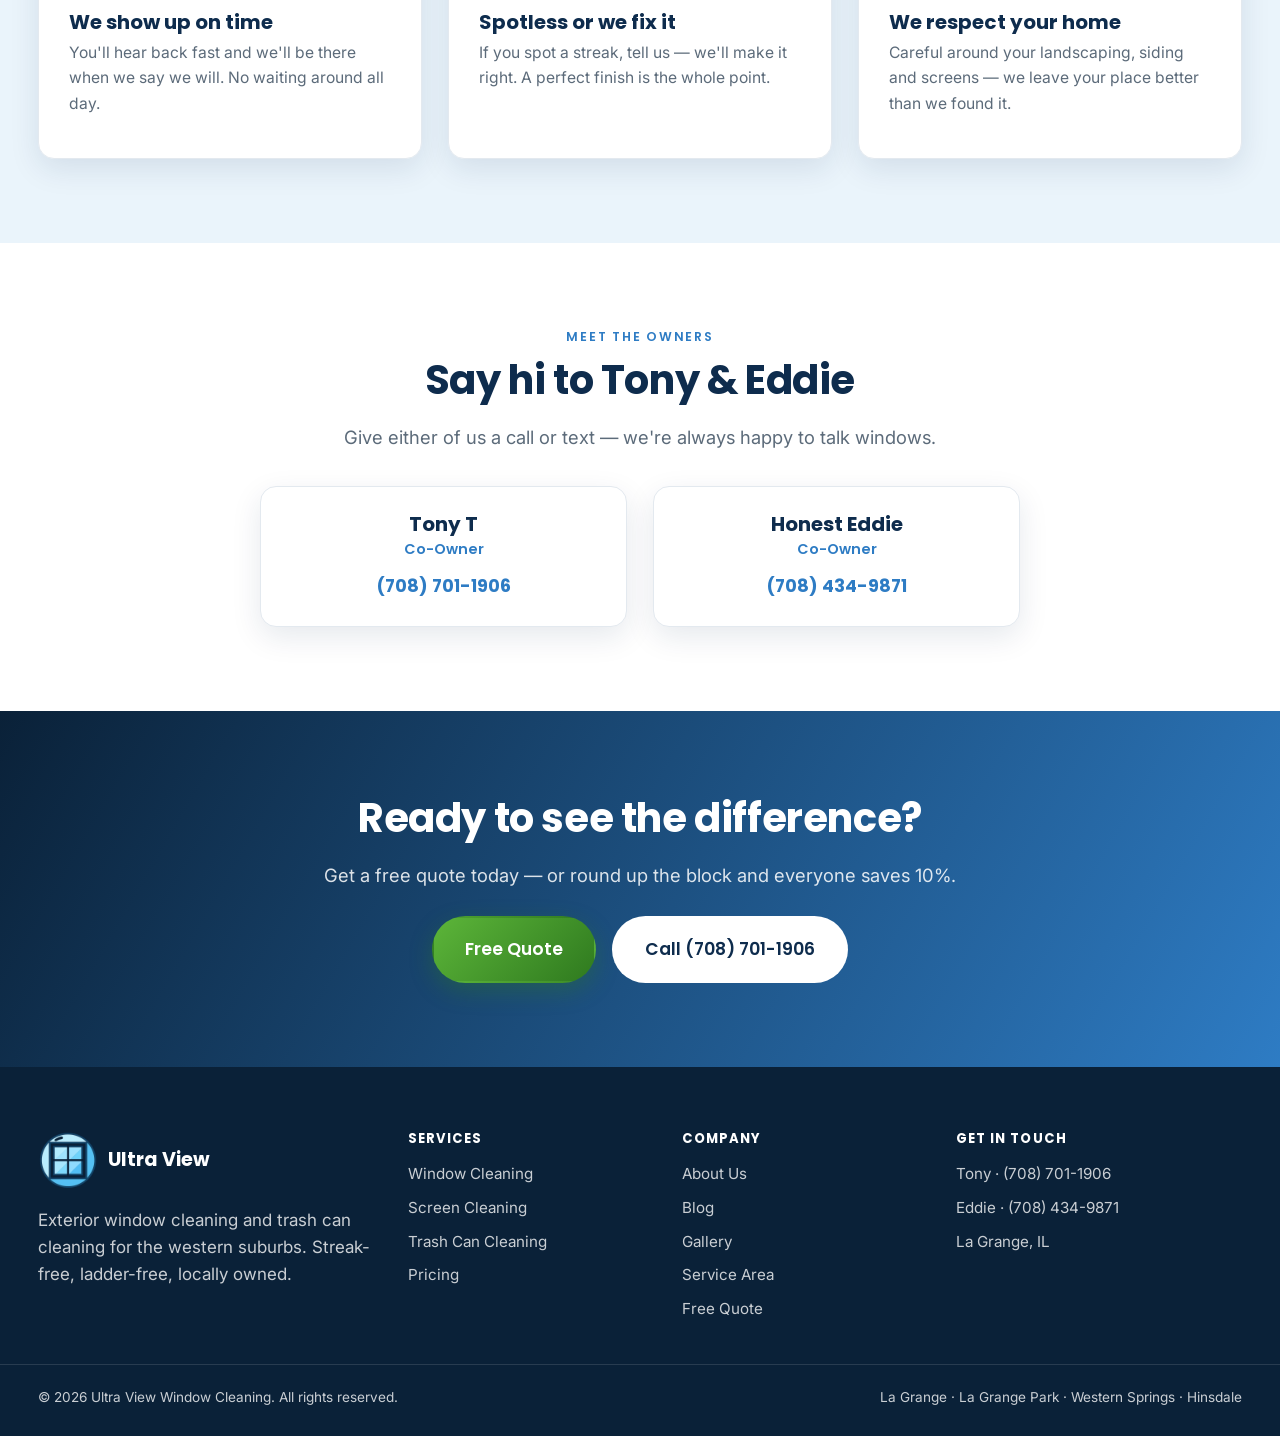
==== commit bc771df9: "Add blog: 6 SEO posts + index, nav/footer/sitemap integration" ====
--- a/about.html
+++ b/about.html
@@ -36,6 +36,7 @@
       <li><a href="index.html">Home</a></li>
       <li><a href="gallery.html">Gallery</a></li>
       <li><a href="services.html">Services</a></li>
+      <li><a href="blog.html">Blog</a></li>
       <li><a href="about.html">About</a></li>
     </ul>
     <div class="nav-cta">
@@ -126,7 +127,7 @@
   <div class="wrap footer-grid">
     <div><div class="footer-brand"><img src="logo.png" alt="Ultra View logo"><b>Ultra View</b></div><p>Exterior window cleaning and trash can cleaning for the western suburbs. Streak-free, ladder-free, locally owned.</p></div>
     <div><h4>Services</h4><ul class="footer-list"><li><a href="services.html">Window Cleaning</a></li><li><a href="services.html">Screen Cleaning</a></li><li><a href="services.html">Trash Can Cleaning</a></li><li><a href="index.html#pricing">Pricing</a></li></ul></div>
-    <div><h4>Company</h4><ul class="footer-list"><li><a href="about.html">About Us</a></li><li><a href="gallery.html">Gallery</a></li><li><a href="index.html#area">Service Area</a></li><li><a href="index.html#contact">Free Quote</a></li></ul></div>
+    <div><h4>Company</h4><ul class="footer-list"><li><a href="about.html">About Us</a></li><li><a href="blog.html">Blog</a></li><li><a href="gallery.html">Gallery</a></li><li><a href="index.html#area">Service Area</a></li><li><a href="index.html#contact">Free Quote</a></li></ul></div>
     <div><h4>Get in touch</h4><ul class="footer-list"><li><a href="tel:17087011906">Tony &middot; (708) 701-1906</a></li><li><a href="tel:17084349871">Eddie &middot; (708) 434-9871</a></li><li>La Grange, IL</li></ul></div>
   </div>
   <div class="wrap footer-bottom"><span>&copy; <span id="year">2026</span> Ultra View Window Cleaning. All rights reserved.</span><span>La Grange &middot; La Grange Park &middot; Western Springs &middot; Hinsdale</span></div>
--- a/style.css
+++ b/style.css
@@ -343,6 +343,51 @@
   .reveal{opacity:1;transform:none}
 }
 
+/* ---------- Blog ---------- */
+.blog-grid{display:grid;grid-template-columns:repeat(3,1fr);gap:26px}
+.post-card{display:flex;flex-direction:column;background:#fff;border:1px solid var(--line);
+  border-radius:var(--radius);overflow:hidden;box-shadow:var(--shadow);
+  transition:transform .25s cubic-bezier(.2,.7,.2,1),box-shadow .25s ease}
+.post-card:hover{transform:translateY(-5px);box-shadow:var(--shadow-lg)}
+.post-card .thumb{height:180px;width:100%;object-fit:cover;display:block}
+.post-card .pc-body{padding:22px 24px 24px;display:flex;flex-direction:column;flex:1}
+.post-card .cat{font-family:var(--display);text-transform:uppercase;letter-spacing:.12em;
+  font-size:.7rem;font-weight:600;color:var(--blue);margin-bottom:.5rem}
+.post-card h3{font-size:1.16rem;margin-bottom:.45rem;line-height:1.28}
+.post-card h3 a{color:var(--navy)}
+.post-card h3 a:hover{color:var(--blue)}
+.post-card p{color:var(--muted);font-size:.94rem;margin:0 0 .9rem}
+.post-card .read{font-family:var(--display);font-weight:600;color:var(--green-dark);
+  margin-top:auto;display:inline-flex;gap:.3rem;align-items:center}
+.post-meta{color:var(--muted);font-size:.9rem;font-family:var(--display)}
+
+/* Article */
+.article-hero{background:linear-gradient(120deg,var(--navy-deep),var(--navy) 60%,var(--blue) 140%);
+  color:#fff;padding:66px 0 58px;position:relative;overflow:hidden}
+.article-hero .eyebrow{color:var(--blue-light)}
+.article-hero h1{color:#fff;max-width:840px;font-size:clamp(1.9rem,4vw,2.85rem)}
+.article-hero .post-meta{color:rgba(255,255,255,.82);margin-top:.7rem}
+.article-figure{max-width:960px;margin:-34px auto 0;padding:0 38px;position:relative;z-index:2}
+.article-figure img{width:100%;height:auto;max-height:440px;object-fit:cover;
+  border-radius:var(--radius);box-shadow:var(--shadow-lg)}
+.article-body{max-width:760px;margin:0 auto;padding:50px 38px 20px}
+.article-body>p{font-size:1.08rem;color:#22303c;margin-bottom:1.15rem;line-height:1.72}
+.article-body h2{font-size:1.55rem;margin:2.1rem 0 .7rem}
+.article-body h3{font-size:1.18rem;margin:1.5rem 0 .4rem}
+.article-body ul,.article-body ol{margin:0 0 1.2rem;padding-left:1.25rem;color:#22303c;line-height:1.7}
+.article-body li{margin-bottom:.5rem}
+.article-body a{color:var(--blue);font-weight:600}
+.article-body a:hover{text-decoration:underline;text-underline-offset:2px}
+.callout{background:var(--sky-1);border-left:4px solid var(--blue);border-radius:12px;
+  padding:18px 24px;margin:1.7rem 0}
+.callout p{margin:0;color:#22303c}
+.callout b{font-family:var(--display);color:var(--navy)}
+.article-cta{background:var(--sky-1);border:1px solid var(--line);border-radius:var(--radius);
+  padding:26px 28px;margin:2rem 0 0;display:flex;align-items:center;justify-content:space-between;
+  gap:20px;flex-wrap:wrap}
+.article-cta b{font-family:var(--display);color:var(--navy);font-size:1.15rem}
+.related{border-top:1px solid var(--line);margin-top:10px}
+
 /* ---------- Responsive ---------- */
 @media(max-width:980px){
   .hero-grid{grid-template-columns:1fr;gap:34px;padding:64px 0}
@@ -350,7 +395,7 @@
   .feature{grid-template-columns:1fr;gap:30px}
   .feature.rev .feature-text{order:0}
   .feature img{height:300px}
-  .grid-3,.grid-4,.price-grid,.steps{grid-template-columns:repeat(2,1fr)}
+  .grid-3,.grid-4,.price-grid,.steps,.blog-grid{grid-template-columns:repeat(2,1fr)}
   .contact-grid{grid-template-columns:1fr}
   .footer-grid{grid-template-columns:1fr 1fr}
   .masonry{columns:2}
@@ -367,8 +412,11 @@
     background:#fff;padding:18px 22px;gap:1.1rem;border-bottom:1px solid var(--line);box-shadow:var(--shadow)}
   .nav-links.open a{font-size:1.05rem}
   .hero--photo .wrap{min-height:calc(100svh - 136px)}
-  .grid-2,.grid-3,.grid-4,.price-grid,.steps,.ba-grid,.owners,.footer-grid{grid-template-columns:1fr}
+  .grid-2,.grid-3,.grid-4,.price-grid,.steps,.ba-grid,.owners,.footer-grid,.blog-grid{grid-template-columns:1fr}
   .masonry{columns:1}
+  .article-body{padding:40px 22px 10px}
+  .article-figure{padding:0 22px;margin-top:-24px}
+  .article-cta{flex-direction:column;text-align:center}
   .deal{padding:30px;text-align:center;justify-content:center}
   .mobile-bar{display:flex}
   body{padding-bottom:70px}
